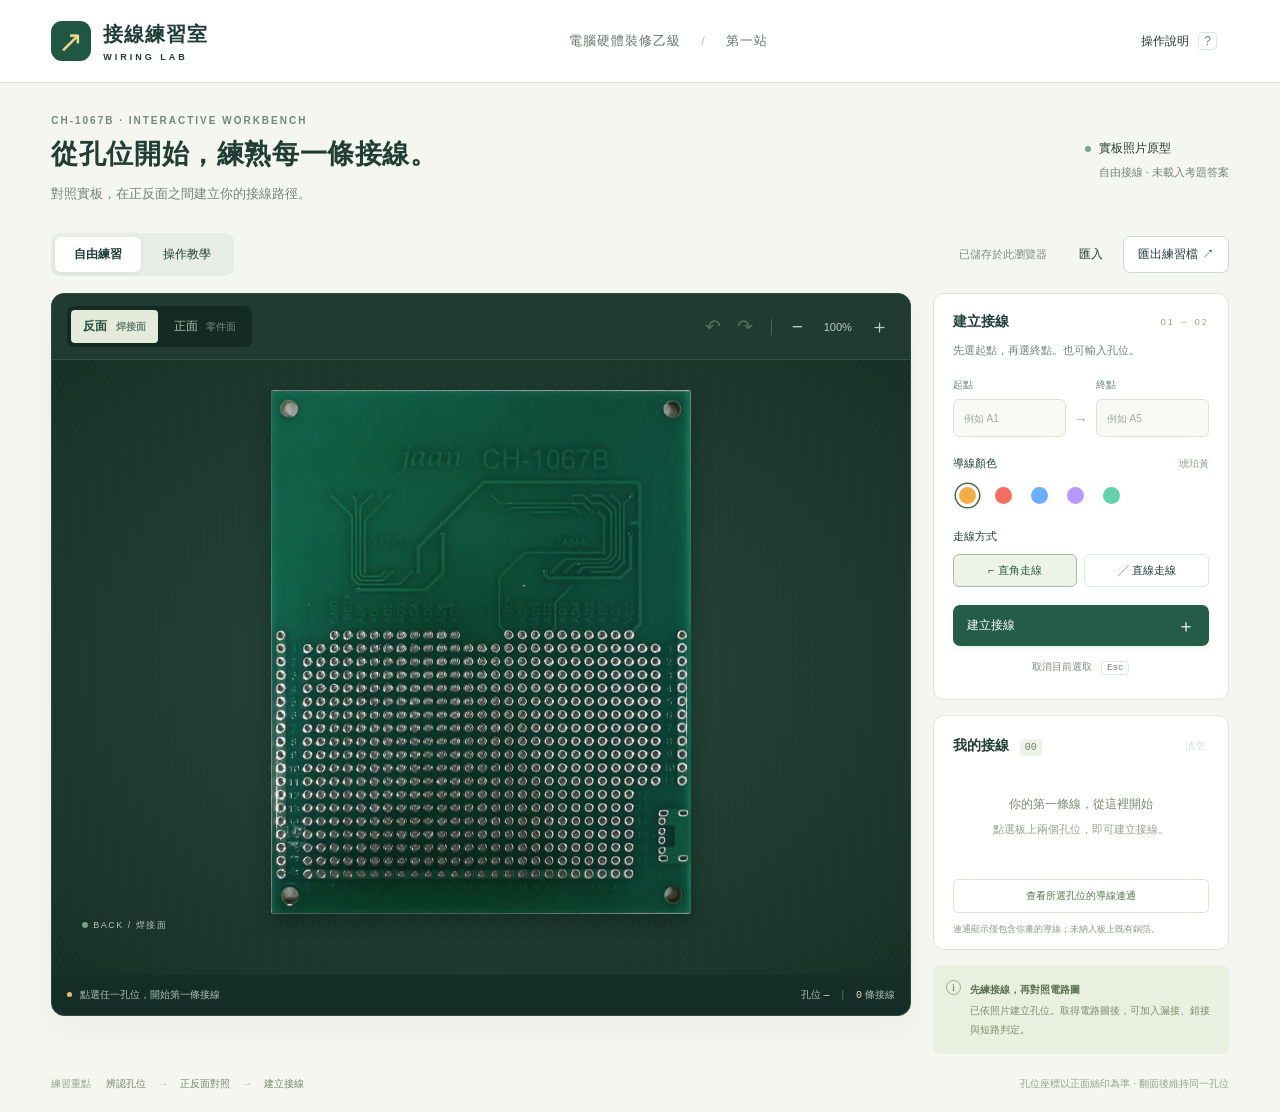
==== index.html @ b143967b "Add CH-1067B wiring practice website and offline edition 上傳已完成圖片轉正的接線練習網站，包含 470 個接點、正反面對照、接線編輯、練習存檔" ====
<!doctype html>
<html lang="zh-Hant">
<head>
  <meta charset="utf-8"><meta name="viewport" content="width=device-width, initial-scale=1">
  <meta name="description" content="以 CH-1067B 實板照片練習孔位辨識、正反面對照及模擬接線。">
  <title>接線練習室｜電腦硬體裝修乙級</title>
  <link rel="stylesheet" href="style.css">
</head>
<body>
  <header class="topbar">
    <a class="brand" href="./"><span class="brandmark">↗</span><span>接線練習室<small>WIRING LAB</small></span></a>
    <div class="course">電腦硬體裝修乙級 <span>/</span> 第一站</div>
    <button id="help" class="quiet">操作說明 <span class="key">?</span></button>
  </header>
  <main>
    <section class="page-heading"><div><div class="eyebrow">CH-1067B · INTERACTIVE WORKBENCH</div><h1>從孔位開始，練熟每一條接線。</h1><p>對照實板，在正反面之間建立你的接線路徑。</p></div><div class="version"><span></span> 實板照片原型 <small>自由接線 · 未載入考題答案</small></div></section>
    <div class="workspace-bar"><div class="segmented" aria-label="練習模式"><button id="freeMode" class="active" aria-pressed="true">自由練習</button><button id="guideMode" aria-pressed="false">操作教學</button></div><div class="save-actions"><span id="saveState">已儲存於此瀏覽器</span><button id="import" class="quiet">匯入</button><button id="export" class="outline">匯出練習檔 ↗</button><input type="file" id="importFile" accept=".json,application/json" hidden></div></div>
    <div class="workspace">
      <section class="bench" aria-label="互動電路板">
        <div class="bench-toolbar"><div class="face-tabs"><button id="backFace" class="active" aria-pressed="true">反面 <span>焊接面</span></button><button id="frontFace" aria-pressed="false">正面 <span>零件面</span></button></div><div class="board-actions"><button id="undo" title="復原 Ctrl+Z" aria-label="復原">↶</button><button id="redo" title="重做 Ctrl+Shift+Z" aria-label="重做">↷</button><span></span><button id="zoomOut" aria-label="縮小">−</button><button id="zoomReset" title="重設縮放">100%</button><button id="zoomIn" aria-label="放大">＋</button></div></div>
        <div id="boardViewport" class="board-viewport"><div id="boardStage" class="board-stage"><canvas id="photo" width="1200" height="960" aria-label="CH-1067B 電路板實照"></canvas><svg id="board" viewBox="0 0 1000 800" aria-label="點選孔位建立接線"><g id="wires"></g><g id="targets"></g><g id="holes"></g><g id="markers"></g></svg></div><div class="board-corner"><span class="live-dot"></span><span id="faceLabel">BACK / 焊接面</span></div></div>
        <div class="bench-status"><span><i></i><span id="instruction">點選任一孔位，開始第一條接線</span></span><span>孔位 <b id="hoverLabel">—</b><span class="status-divider">|</span><b id="wireCount">0</b> 條接線</span></div>
      </section>
      <aside>
        <section class="panel connect-panel"><div class="section-title"><h2>建立接線</h2><span class="step-badge">01 → 02</span></div><p class="muted">先選起點，再選終點。也可輸入孔位。</p>
          <div class="endpoints"><div><label for="startPoint">起點</label><input id="startPoint" list="holeOptions" placeholder="例如 A1" autocomplete="off"></div><span>→</span><div><label for="endPoint">終點</label><input id="endPoint" list="holeOptions" placeholder="例如 A5" autocomplete="off"></div></div><datalist id="holeOptions"></datalist>
          <div class="settings-label">導線顏色 <span id="colorName">琥珀黃</span></div><div id="colors" class="colors" role="group" aria-label="導線顏色"></div>
          <div class="settings-label">走線方式</div><div class="route-options"><button id="elbow" class="active" aria-pressed="true">⌐ 直角走線</button><button id="straight" aria-pressed="false">╱ 直線走線</button></div>
          <button id="addWire" class="primary">建立接線 <span>＋</span></button><button id="cancel" class="cancel">取消目前選取 <kbd>Esc</kbd></button>
        </section>
        <section id="guidePanel" class="panel guide-panel" hidden><div class="section-title"><h2>操作教學</h2><span id="guideProgress">0 / 3</span></div><p class="muted">以下是滑鼠操作示範，不是考題答案。</p><ol id="guideSteps"></ol><p id="guideMessage">跟著板上光圈，依序點選兩個孔位。</p></section>
        <section class="panel wire-panel"><div class="section-title"><h2>我的接線 <span id="listCount">00</span></h2><button id="clear" class="text-button">清空</button></div><div id="wireList" class="wire-list"></div><div id="selectedWire" hidden><button id="deleteSelected" class="danger">刪除選取的導線</button></div><button id="network" class="network-button">查看所選孔位的導線連通</button><p class="micro">連通顯示僅包含你畫的導線；未納入板上既有銅箔。</p></section>
        <section class="note"><span class="note-icon">i</span><div><strong>先練接線，再對照電路圖</strong><p>已依照片建立孔位。取得電路圖後，可加入漏接、錯接與短路判定。</p></div></section>
      </aside>
    </div>
    <footer><span>練習重點 <b>辨認孔位</b><span>→</span><b>正反面對照</b><span>→</span><b>建立接線</b></span><span>孔位座標以正面絲印為準 · 翻面後維持同一孔位</span></footer>
  </main>
  <div id="toast" class="toast" role="status" aria-live="polite"></div>
  <dialog id="helpDialog"><button class="dialog-close" aria-label="關閉說明">×</button><div class="eyebrow">GETTING STARTED</div><h2>你的第一條接線</h2><ol class="help-steps"><li><b>選起點與終點</b><p>點選兩個孔位即可接線。也能直接輸入 A1、A5 等座標，再按「建立接線」。</p></li><li><b>翻面核對位置</b><p>切換正面與反面，同一條導線和相同孔位會同步對應。座標統一使用正面絲印。</p></li><li><b>修改與保存</b><p>點接線清單可選取導線，按刪除按鈕移除。支援復原、重做與 JSON 練習檔匯入匯出。</p></li></ol><div class="help-note">本版涵蓋矩陣孔與旁邊 20 個接點；USB 與表面黏著焊盤尚未開放接線。照片孔位仍需實板核對，網站目前不提供正式考試評分。</div><button id="startGuide" class="primary">開始操作教學 →</button></dialog>
  <dialog id="clearDialog"><h2>清空這次的接線？</h2><p>所有導線將移除；清空後仍可按「復原」恢復。</p><div class="dialog-actions"><button id="keepWires" class="outline">保留接線</button><button id="confirmClear" class="primary">清空接線</button></div></dialog>
  <script type="module" src="app.mjs"></script>
</body></html>
---- style.css ----
*{box-sizing:border-box} :root{--ink:#203e36;--muted:#73837c;--line:#dfe6df;--green:#1e6651;--paper:#f5f6f0}body{margin:0;background:var(--paper);color:var(--ink);font-family:Inter,"Noto Sans TC","Microsoft JhengHei",sans-serif;font-size:14px}button,input{font:inherit}button{cursor:pointer;border:0;background:none;color:inherit;transition:background .18s,box-shadow .18s}button:disabled{opacity:.35;cursor:default}button:focus-visible,a:focus-visible,input:focus-visible,circle:focus-visible{outline:3px solid #e9ad47;outline-offset:3px}button:hover:not(:disabled){filter:brightness(.96)}.topbar{height:83px;border-bottom:1px solid var(--line);display:flex;align-items:center;justify-content:space-between;padding:0 4%;background:#fff}.brand{display:flex;align-items:center;gap:12px;color:var(--ink);text-decoration:none;font-size:20px;font-weight:750;letter-spacing:1px}.brand small{display:block;font-size:9px;letter-spacing:3px;margin-top:4px;font-weight:600}.brandmark{width:40px;height:40px;background:#205744;border-radius:11px;color:#f3d48d;display:grid;place-items:center;font-size:30px;font-weight:400}.course{font-size:13px;letter-spacing:1px;color:#62766c}.course span{padding:0 16px;color:#bac6bd}.quiet{padding:9px 12px;font-size:12px}.key,kbd{font:11px inherit;border:1px solid var(--line);border-radius:4px;padding:1px 5px;margin-left:6px;color:var(--muted)}main{max-width:1660px;margin:auto;padding:32px 4% 18px}.page-heading{display:flex;align-items:center;justify-content:space-between;margin-bottom:28px;gap:20px}.eyebrow{font-size:10px;letter-spacing:2px;font-weight:700;color:#70897b}h1{font-size:27px;font-weight:700;letter-spacing:.6px;margin:10px 0}p{line-height:1.8}.page-heading p{font-size:13px;color:var(--muted);margin:0}.version{font-size:12px;white-space:nowrap}.version>span,.live-dot{display:inline-block;width:6px;height:6px;border-radius:50%;background:#75a383;margin-right:5px}.version small{display:block;color:var(--muted);font-size:11px;margin:8px 0 0 14px}.workspace-bar{display:flex;align-items:center;justify-content:space-between;margin-bottom:17px}.segmented{background:#e7ece4;padding:4px;border-radius:9px;display:flex;gap:3px}.segmented button{padding:9px 19px;font-size:12px;border-radius:6px}.segmented button.active{background:#fff;box-shadow:0 2px 4px #233f3410;font-weight:700}.save-actions{display:flex;align-items:center;gap:8px}.save-actions>span{color:#819183;font-size:11px;margin-right:12px}.outline{border:1px solid #cdd8cf;padding:9px 14px;border-radius:7px;font-size:12px;background:#fff}.workspace{display:grid;grid-template-columns:minmax(0,1fr) 296px;gap:22px;align-items:start}.bench{min-width:0;border:1px solid #2d4a40;border-radius:13px;overflow:hidden;box-shadow:0 14px 26px #23382b0b;background:#142d27}.bench-toolbar{display:flex;align-items:center;justify-content:space-between;background:#203b32;padding:12px 15px;border-bottom:1px solid #375346;gap:12px}.face-tabs{display:flex;gap:4px;background:#142b24;padding:4px;border-radius:7px}.face-tabs button{padding:8px 12px;border-radius:4px;color:#aabfb2;font-size:12px;white-space:nowrap}.face-tabs button span{font-size:10px;margin-left:5px;opacity:.65}.face-tabs button.active{background:#e4ebdb;color:#264b3d;font-weight:700}.board-actions{display:flex;align-items:center;gap:3px;color:#bbcebf}.board-actions button{min-width:29px;height:30px;border-radius:4px;font-size:19px}.board-actions button:hover{background:#385348}.board-actions #zoomReset{font-size:11px;min-width:46px}.board-actions>span{height:16px;border-left:1px solid #4c6456;margin:0 8px}.board-viewport{height:clamp(390px,48vw,690px);overflow:auto;position:relative;padding:30px 30px 42px;background:radial-gradient(#628e7030 1px,transparent 1px),radial-gradient(ellipse at center,#2a493b,#183128);background-size:16px 16px,100% 100%;display:block;scrollbar-color:#58745f #1c352b}.board-stage{position:relative;aspect-ratio:1.25;width:min(100%,850px);margin:0 auto;box-shadow:0 10px 20px #061c1566;border-radius:3px;isolation:isolate}.board-stage canvas,.board-stage svg{width:100%;height:100%;display:block;position:absolute;inset:0;border-radius:3px}.board-stage canvas{filter:saturate(.78) brightness(.95);background:#00724e}.board-stage svg{overflow:visible;touch-action:manipulation}.hole{fill:transparent;stroke:transparent;stroke-width:1.5;cursor:crosshair}.hole:hover,.hole:focus{fill:#ffffff55;stroke:#f5d58e;outline:none}.hole.selected{fill:#eabe5266;stroke:#ffe297;stroke-width:3}.hole.connected{fill:#82e7be88;stroke:#bcffdc;stroke-width:3}.wire-hit{fill:none;stroke:transparent;stroke-width:16;cursor:pointer}.wire{fill:none;stroke-linecap:round;stroke-linejoin:round;pointer-events:none;filter:drop-shadow(0 1.5px 1px #0007)}.wire-end{pointer-events:none}.wire.selected{stroke-dasharray:8 4}.marker{fill:#ffe0a1;stroke:#244c3c;stroke-width:2}.marker-text{fill:#213c2c;font:700 15px monospace;pointer-events:none}.board-corner{position:sticky;bottom:0;left:0;width:max-content;font-size:9px;letter-spacing:1.5px;color:#b1c5b5;padding-top:20px;pointer-events:none}.bench-status{color:#afc1b3;font-size:10px;min-height:40px;display:flex;align-items:center;justify-content:space-between;padding:10px 15px;gap:10px}.bench-status>span:first-child{display:flex;align-items:center;gap:8px}.bench-status i{width:5px;height:5px;border-radius:50%;background:#ddc07c;flex-shrink:0}.bench-status b{font-family:monospace;font-weight:400;color:#eadab3}.status-divider{margin:0 12px;color:#5a7563}aside{display:flex;flex-direction:column;gap:15px}.panel{background:#fff;border:1px solid var(--line);border-radius:11px;padding:19px}.section-title{display:flex;align-items:center;justify-content:space-between;gap:8px}h2{font-size:14px;margin:0;font-weight:700}.step-badge{font-size:9px;color:#94a28e;letter-spacing:2px}.muted{font-size:11px;color:var(--muted);margin:10px 0 17px}.endpoints{display:grid;grid-template-columns:1fr 18px 1fr;align-items:end;gap:6px}.endpoints>span{height:37px;display:grid;place-items:center;color:#9aa99c}.endpoints label{font-size:10px;color:#6e8174;display:block;margin-bottom:7px}.endpoints input{width:100%;min-width:0;height:38px;border:1px solid #dae3da;border-radius:6px;padding:0 10px;font-size:12px;background:#f9faf6;color:var(--ink)}.endpoints input::placeholder{color:#a0aea1;font-size:10px}.settings-label{font-size:11px;margin:19px 0 10px;display:flex;align-items:center;justify-content:space-between}.settings-label span{font-size:10px;color:#8e9c8f}.colors{display:flex;gap:13px;padding:3px}.colors button{width:23px;height:23px;border-radius:50%;border:3px solid white;box-shadow:0 0 0 1px transparent}.colors button.active{box-shadow:0 0 0 1.5px #4a6654}.route-options{display:flex;gap:7px}.route-options button{border:1px solid var(--line);border-radius:6px;flex:1;padding:8px 4px;font-size:11px}.route-options .active{color:#286044;background:#eef3e9;border-color:#a7bca4}.primary{display:flex;align-items:center;justify-content:space-between;background:#245c47;color:#fff;border-radius:7px;padding:12px 14px;font-size:12px;width:100%;margin-top:18px;box-shadow:0 3px 4px #204c3510}.primary span{font-size:18px;line-height:12px}.cancel{display:block;width:100%;margin-top:8px;font-size:10px;color:#7d8e7e;padding:6px}.cancel kbd{font-size:9px}.wire-panel{padding-bottom:12px}.wire-panel h2 span{font:10px monospace;background:#edf1e7;border-radius:4px;margin-left:7px;padding:3px 5px;color:#73866b}.text-button{font-size:10px;color:#8b9b8d;padding:4px}.wire-list{max-height:174px;overflow:auto;margin-top:13px}.wire-empty{text-align:center;padding:23px 4px 28px;color:#95a18f;font-size:11px;line-height:1.9}.wire-empty strong{display:block;font-weight:400;font-size:12px;color:#76896e;margin-bottom:3px}.wire-row{width:100%;display:flex;align-items:center;gap:9px;padding:11px 7px;border-radius:5px;font:11px monospace;border-bottom:1px solid #f0f3ed;text-align:left}.wire-row:hover,.wire-row.active{background:#eff4e9}.wire-row i{width:15px;height:3px;border-radius:2px}.wire-row .wire-index{color:#a0ad9d;font-size:9px;margin-left:auto}.danger{font-size:11px;color:#a75843;border:1px solid #e2cfc6;border-radius:4px;padding:7px;width:100%;margin-top:9px}.network-button{width:100%;border:1px solid #dce5d8;border-radius:5px;padding:9px;font-size:10px;margin-top:11px;color:#56754e}.micro{font-size:9px;color:#899784;line-height:1.7;margin:9px 0 0}.note{display:flex;gap:9px;background:#eaf0df;border-radius:8px;padding:15px 13px;color:#5b7350}.note-icon{border:1px solid #9aaa80;border-radius:50%;width:15px;height:15px;display:grid;place-items:center;font:10px Georgia;flex-shrink:0}.note strong{font-size:10px;font-weight:600}.note p{font-size:10px;line-height:1.85;margin:5px 0 0;color:#7c8b6b}footer{display:flex;justify-content:space-between;gap:18px;font-size:10px;color:#98a18f;margin-top:20px;line-height:2}footer b{font-weight:400;color:#72866c;margin-left:12px}footer>span>span{margin:0 0 0 12px;color:#b3bda8}.toast{position:fixed;bottom:28px;left:50%;transform:translate(-50%,15px);background:#1e4435;color:#fff;padding:12px 22px;border-radius:8px;box-shadow:0 5px 25px #0002;font-size:13px;opacity:0;pointer-events:none;transition:.2s;z-index:20;max-width:90vw}.toast.visible{opacity:1;transform:translate(-50%,0)}dialog{border:1px solid var(--line);border-radius:16px;padding:32px;max-width:510px;width:calc(100% - 32px);color:var(--ink);box-shadow:0 20px 90px #12342230}dialog::backdrop{background:#0c231c80;backdrop-filter:blur(4px)}dialog h2{font-size:23px;margin:12px 0 18px}.dialog-close{position:absolute;right:14px;top:10px;font-size:25px;color:#81917c}.help-steps{padding-left:24px}.help-steps li{padding-left:5px;margin-bottom:17px;font-size:13px}.help-steps p{font-size:12px;color:var(--muted);margin:5px 0}.help-note{background:#eff3e8;padding:12px;font-size:11px;line-height:1.8;border-radius:7px;color:#6c805c}.dialog-actions{display:flex;justify-content:flex-end;gap:10px;margin-top:25px}.dialog-actions .primary{width:auto;margin:0}#clearDialog p{font-size:12px;color:var(--muted)}.guide-panel{background:#f2f6e9;border-color:#d5dfc6}.guide-panel ol{padding-left:20px;margin:0;color:#69815c;font-size:11px}.guide-panel li{padding:7px 0}.guide-panel li.complete{text-decoration:line-through;opacity:.6}.guide-panel #guideMessage{font-size:10px;margin-bottom:0;color:#627b52}.guide-panel .section-title>span{font:11px monospace;color:#69815c}.target-ring{fill:#f5d78222;stroke:#ffe6a4;stroke-width:3;stroke-dasharray:4 3;pointer-events:none}[hidden]{display:none!important}@media(min-width:1450px){.workspace{grid-template-columns:minmax(0,1fr) 318px}.board-viewport{height:730px;padding:35px 50px}.panel{padding:21px}}@media(max-width:1050px){main{padding:25px 24px}.topbar{padding:0 24px}.page-heading h1{font-size:22px}.workspace{grid-template-columns:minmax(0,1fr) 270px;gap:15px}.bench-toolbar{flex-wrap:wrap}.board-viewport{padding:20px 15px;height:470px}.face-tabs button{padding:7px 10px}.face-tabs button span{display:none}.panel{padding:16px}.course{font-size:11px}.save-actions>span{display:none}footer{font-size:9px}}@media(max-width:760px){.topbar{height:68px;padding:0 18px}.brand{font-size:17px}.brandmark{height:34px;width:34px}.course{display:none}main{padding:24px 15px}.page-heading{display:block;margin-bottom:20px}.page-heading h1{font-size:20px}.page-heading p{font-size:12px}.version{margin-top:15px;font-size:10px}.version small{display:inline;margin-left:8px}.workspace{display:flex;flex-direction:column;gap:15px}.bench{width:100%}aside{width:100%;display:grid;grid-template-columns:1fr 1fr;gap:12px}.note{grid-column:1/-1}.board-viewport{height:auto;min-height:340px;max-height:570px;padding:20px 16px 8px}.board-stage{min-width:340px}.board-corner{padding:15px 0 8px}.bench-status{font-size:9px;flex-wrap:wrap;gap:7px}.save-actions .outline{padding:9px;font-size:10px}.quiet{padding:8px;font-size:11px}.segmented button{padding:9px 12px;font-size:11px}footer{display:block}footer>span{display:block}.guide-panel{grid-column:1/-1;grid-row:1}.board-actions>span{margin:0 3px}}@media(max-width:430px){aside{display:flex}.board-viewport{padding:18px 9px 6px}.board-stage{min-width:310px}.board-actions button{min-width:23px}.bench-toolbar{padding:9px}.face-tabs button{font-size:11px;padding:7px 10px}.save-actions{gap:0}.workspace-bar{gap:5px}#import{font-size:10px}}
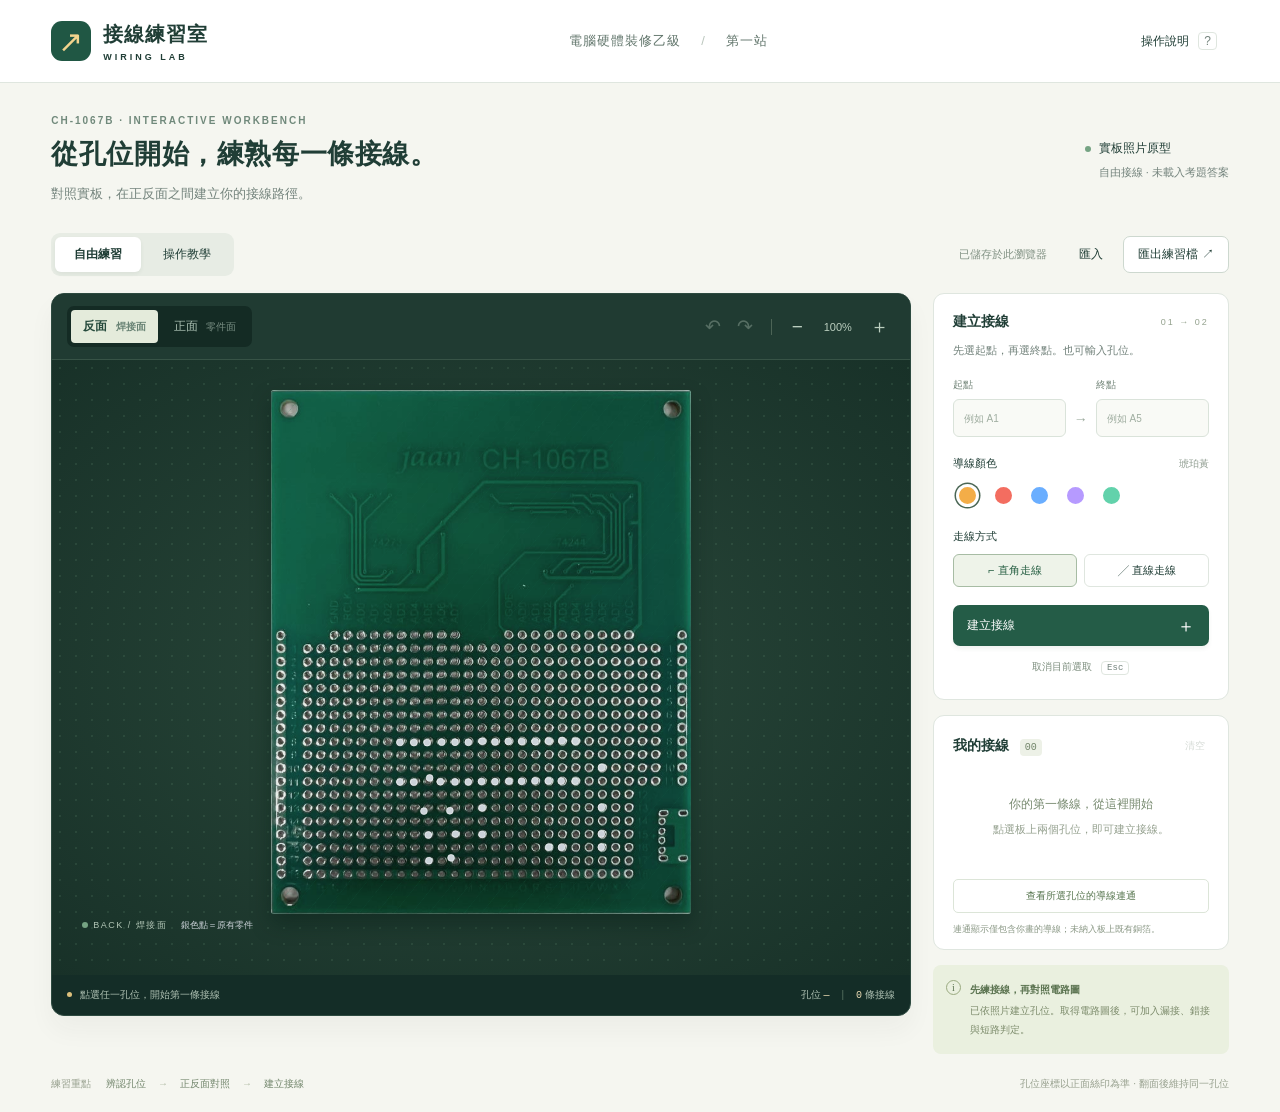
==== commit 56bbd563: "Mark 42 preinstalled component positions in silver Show silver dots at H11–U11, H8–U8, and the 14 ad" ====
--- a/index.html
+++ b/index.html
@@ -1,42 +1,42 @@
-<!doctype html>
-<html lang="zh-Hant">
-<head>
-  <meta charset="utf-8"><meta name="viewport" content="width=device-width, initial-scale=1">
-  <meta name="description" content="以 CH-1067B 實板照片練習孔位辨識、正反面對照及模擬接線。">
-  <title>接線練習室｜電腦硬體裝修乙級</title>
-  <link rel="stylesheet" href="style.css">
-</head>
-<body>
-  <header class="topbar">
-    <a class="brand" href="./"><span class="brandmark">↗</span><span>接線練習室<small>WIRING LAB</small></span></a>
-    <div class="course">電腦硬體裝修乙級 <span>/</span> 第一站</div>
-    <button id="help" class="quiet">操作說明 <span class="key">?</span></button>
-  </header>
-  <main>
-    <section class="page-heading"><div><div class="eyebrow">CH-1067B · INTERACTIVE WORKBENCH</div><h1>從孔位開始，練熟每一條接線。</h1><p>對照實板，在正反面之間建立你的接線路徑。</p></div><div class="version"><span></span> 實板照片原型 <small>自由接線 · 未載入考題答案</small></div></section>
-    <div class="workspace-bar"><div class="segmented" aria-label="練習模式"><button id="freeMode" class="active" aria-pressed="true">自由練習</button><button id="guideMode" aria-pressed="false">操作教學</button></div><div class="save-actions"><span id="saveState">已儲存於此瀏覽器</span><button id="import" class="quiet">匯入</button><button id="export" class="outline">匯出練習檔 ↗</button><input type="file" id="importFile" accept=".json,application/json" hidden></div></div>
-    <div class="workspace">
-      <section class="bench" aria-label="互動電路板">
-        <div class="bench-toolbar"><div class="face-tabs"><button id="backFace" class="active" aria-pressed="true">反面 <span>焊接面</span></button><button id="frontFace" aria-pressed="false">正面 <span>零件面</span></button></div><div class="board-actions"><button id="undo" title="復原 Ctrl+Z" aria-label="復原">↶</button><button id="redo" title="重做 Ctrl+Shift+Z" aria-label="重做">↷</button><span></span><button id="zoomOut" aria-label="縮小">−</button><button id="zoomReset" title="重設縮放">100%</button><button id="zoomIn" aria-label="放大">＋</button></div></div>
-        <div id="boardViewport" class="board-viewport"><div id="boardStage" class="board-stage"><canvas id="photo" width="1200" height="960" aria-label="CH-1067B 電路板實照"></canvas><svg id="board" viewBox="0 0 1000 800" aria-label="點選孔位建立接線"><g id="wires"></g><g id="targets"></g><g id="holes"></g><g id="markers"></g></svg></div><div class="board-corner"><span class="live-dot"></span><span id="faceLabel">BACK / 焊接面</span></div></div>
-        <div class="bench-status"><span><i></i><span id="instruction">點選任一孔位，開始第一條接線</span></span><span>孔位 <b id="hoverLabel">—</b><span class="status-divider">|</span><b id="wireCount">0</b> 條接線</span></div>
-      </section>
-      <aside>
-        <section class="panel connect-panel"><div class="section-title"><h2>建立接線</h2><span class="step-badge">01 → 02</span></div><p class="muted">先選起點，再選終點。也可輸入孔位。</p>
-          <div class="endpoints"><div><label for="startPoint">起點</label><input id="startPoint" list="holeOptions" placeholder="例如 A1" autocomplete="off"></div><span>→</span><div><label for="endPoint">終點</label><input id="endPoint" list="holeOptions" placeholder="例如 A5" autocomplete="off"></div></div><datalist id="holeOptions"></datalist>
-          <div class="settings-label">導線顏色 <span id="colorName">琥珀黃</span></div><div id="colors" class="colors" role="group" aria-label="導線顏色"></div>
-          <div class="settings-label">走線方式</div><div class="route-options"><button id="elbow" class="active" aria-pressed="true">⌐ 直角走線</button><button id="straight" aria-pressed="false">╱ 直線走線</button></div>
-          <button id="addWire" class="primary">建立接線 <span>＋</span></button><button id="cancel" class="cancel">取消目前選取 <kbd>Esc</kbd></button>
-        </section>
-        <section id="guidePanel" class="panel guide-panel" hidden><div class="section-title"><h2>操作教學</h2><span id="guideProgress">0 / 3</span></div><p class="muted">以下是滑鼠操作示範，不是考題答案。</p><ol id="guideSteps"></ol><p id="guideMessage">跟著板上光圈，依序點選兩個孔位。</p></section>
-        <section class="panel wire-panel"><div class="section-title"><h2>我的接線 <span id="listCount">00</span></h2><button id="clear" class="text-button">清空</button></div><div id="wireList" class="wire-list"></div><div id="selectedWire" hidden><button id="deleteSelected" class="danger">刪除選取的導線</button></div><button id="network" class="network-button">查看所選孔位的導線連通</button><p class="micro">連通顯示僅包含你畫的導線；未納入板上既有銅箔。</p></section>
-        <section class="note"><span class="note-icon">i</span><div><strong>先練接線，再對照電路圖</strong><p>已依照片建立孔位。取得電路圖後，可加入漏接、錯接與短路判定。</p></div></section>
-      </aside>
-    </div>
-    <footer><span>練習重點 <b>辨認孔位</b><span>→</span><b>正反面對照</b><span>→</span><b>建立接線</b></span><span>孔位座標以正面絲印為準 · 翻面後維持同一孔位</span></footer>
-  </main>
-  <div id="toast" class="toast" role="status" aria-live="polite"></div>
-  <dialog id="helpDialog"><button class="dialog-close" aria-label="關閉說明">×</button><div class="eyebrow">GETTING STARTED</div><h2>你的第一條接線</h2><ol class="help-steps"><li><b>選起點與終點</b><p>點選兩個孔位即可接線。也能直接輸入 A1、A5 等座標，再按「建立接線」。</p></li><li><b>翻面核對位置</b><p>切換正面與反面，同一條導線和相同孔位會同步對應。座標統一使用正面絲印。</p></li><li><b>修改與保存</b><p>點接線清單可選取導線，按刪除按鈕移除。支援復原、重做與 JSON 練習檔匯入匯出。</p></li></ol><div class="help-note">本版涵蓋矩陣孔與旁邊 20 個接點；USB 與表面黏著焊盤尚未開放接線。照片孔位仍需實板核對，網站目前不提供正式考試評分。</div><button id="startGuide" class="primary">開始操作教學 →</button></dialog>
-  <dialog id="clearDialog"><h2>清空這次的接線？</h2><p>所有導線將移除；清空後仍可按「復原」恢復。</p><div class="dialog-actions"><button id="keepWires" class="outline">保留接線</button><button id="confirmClear" class="primary">清空接線</button></div></dialog>
-  <script type="module" src="app.mjs"></script>
-</body></html>
+<!doctype html>
+<html lang="zh-Hant">
+<head>
+  <meta charset="utf-8"><meta name="viewport" content="width=device-width, initial-scale=1">
+  <meta name="description" content="以 CH-1067B 實板照片練習孔位辨識、正反面對照及模擬接線。">
+  <title>接線練習室｜電腦硬體裝修乙級</title>
+  <link rel="stylesheet" href="style.css">
+</head>
+<body>
+  <header class="topbar">
+    <a class="brand" href="./"><span class="brandmark">↗</span><span>接線練習室<small>WIRING LAB</small></span></a>
+    <div class="course">電腦硬體裝修乙級 <span>/</span> 第一站</div>
+    <button id="help" class="quiet">操作說明 <span class="key">?</span></button>
+  </header>
+  <main>
+    <section class="page-heading"><div><div class="eyebrow">CH-1067B · INTERACTIVE WORKBENCH</div><h1>從孔位開始，練熟每一條接線。</h1><p>對照實板，在正反面之間建立你的接線路徑。</p></div><div class="version"><span></span> 實板照片原型 <small>自由接線 · 未載入考題答案</small></div></section>
+    <div class="workspace-bar"><div class="segmented" aria-label="練習模式"><button id="freeMode" class="active" aria-pressed="true">自由練習</button><button id="guideMode" aria-pressed="false">操作教學</button></div><div class="save-actions"><span id="saveState">已儲存於此瀏覽器</span><button id="import" class="quiet">匯入</button><button id="export" class="outline">匯出練習檔 ↗</button><input type="file" id="importFile" accept=".json,application/json" hidden></div></div>
+    <div class="workspace">
+      <section class="bench" aria-label="互動電路板">
+        <div class="bench-toolbar"><div class="face-tabs"><button id="backFace" class="active" aria-pressed="true">反面 <span>焊接面</span></button><button id="frontFace" aria-pressed="false">正面 <span>零件面</span></button></div><div class="board-actions"><button id="undo" title="復原 Ctrl+Z" aria-label="復原">↶</button><button id="redo" title="重做 Ctrl+Shift+Z" aria-label="重做">↷</button><span></span><button id="zoomOut" aria-label="縮小">−</button><button id="zoomReset" title="重設縮放">100%</button><button id="zoomIn" aria-label="放大">＋</button></div></div>
+        <div id="boardViewport" class="board-viewport"><div id="boardStage" class="board-stage"><canvas id="photo" width="1200" height="960" aria-label="CH-1067B 電路板實照"></canvas><svg id="board" viewBox="0 0 1000 800" aria-label="點選孔位建立接線"><g id="components" pointer-events="none" aria-label="原有零件位置"></g><g id="wires"></g><g id="targets"></g><g id="holes"></g><g id="markers" pointer-events="none"></g></svg></div><div class="board-corner"><span class="live-dot"></span><span id="faceLabel">BACK / 焊接面</span><span style="margin-left:14px;color:#cbd2d8;letter-spacing:0">銀色點＝原有零件</span></div></div>
+        <div class="bench-status"><span><i></i><span id="instruction">點選任一孔位，開始第一條接線</span></span><span>孔位 <b id="hoverLabel">—</b><span class="status-divider">|</span><b id="wireCount">0</b> 條接線</span></div>
+      </section>
+      <aside>
+        <section class="panel connect-panel"><div class="section-title"><h2>建立接線</h2><span class="step-badge">01 → 02</span></div><p class="muted">先選起點，再選終點。也可輸入孔位。</p>
+          <div class="endpoints"><div><label for="startPoint">起點</label><input id="startPoint" list="holeOptions" placeholder="例如 A1" autocomplete="off"></div><span>→</span><div><label for="endPoint">終點</label><input id="endPoint" list="holeOptions" placeholder="例如 A5" autocomplete="off"></div></div><datalist id="holeOptions"></datalist>
+          <div class="settings-label">導線顏色 <span id="colorName">琥珀黃</span></div><div id="colors" class="colors" role="group" aria-label="導線顏色"></div>
+          <div class="settings-label">走線方式</div><div class="route-options"><button id="elbow" class="active" aria-pressed="true">⌐ 直角走線</button><button id="straight" aria-pressed="false">╱ 直線走線</button></div>
+          <button id="addWire" class="primary">建立接線 <span>＋</span></button><button id="cancel" class="cancel">取消目前選取 <kbd>Esc</kbd></button>
+        </section>
+        <section id="guidePanel" class="panel guide-panel" hidden><div class="section-title"><h2>操作教學</h2><span id="guideProgress">0 / 3</span></div><p class="muted">以下是滑鼠操作示範，不是考題答案。</p><ol id="guideSteps"></ol><p id="guideMessage">跟著板上光圈，依序點選兩個孔位。</p></section>
+        <section class="panel wire-panel"><div class="section-title"><h2>我的接線 <span id="listCount">00</span></h2><button id="clear" class="text-button">清空</button></div><div id="wireList" class="wire-list"></div><div id="selectedWire" hidden><button id="deleteSelected" class="danger">刪除選取的導線</button></div><button id="network" class="network-button">查看所選孔位的導線連通</button><p class="micro">連通顯示僅包含你畫的導線；未納入板上既有銅箔。</p></section>
+        <section class="note"><span class="note-icon">i</span><div><strong>先練接線，再對照電路圖</strong><p>已依照片建立孔位。取得電路圖後，可加入漏接、錯接與短路判定。</p></div></section>
+      </aside>
+    </div>
+    <footer><span>練習重點 <b>辨認孔位</b><span>→</span><b>正反面對照</b><span>→</span><b>建立接線</b></span><span>孔位座標以正面絲印為準 · 翻面後維持同一孔位</span></footer>
+  </main>
+  <div id="toast" class="toast" role="status" aria-live="polite"></div>
+  <dialog id="helpDialog"><button class="dialog-close" aria-label="關閉說明">×</button><div class="eyebrow">GETTING STARTED</div><h2>你的第一條接線</h2><ol class="help-steps"><li><b>選起點與終點</b><p>點選兩個孔位即可接線。也能直接輸入 A1、A5 等座標，再按「建立接線」。</p></li><li><b>翻面核對位置</b><p>切換正面與反面，同一條導線和相同孔位會同步對應。座標統一使用正面絲印；上緣、下緣也以正面文字朝向為準。</p></li><li><b>修改與保存</b><p>點接線清單可選取導線，按刪除按鈕移除。支援復原、重做與 JSON 練習檔匯入匯出。</p></li></ol><div class="help-note">本版包含 USB 區 8 個焊孔及旁邊兩排延伸孔。USB 接點 A～D 是練習用編號，不代表正式腳位功能；固定孔另行標示，不推定電氣連通。表面黏著焊盤尚未開放接線，網站目前不提供正式考試評分。</div><button id="startGuide" class="primary">開始操作教學 →</button></dialog>
+  <dialog id="clearDialog"><h2>清空這次的接線？</h2><p>所有導線將移除；清空後仍可按「復原」恢復。</p><div class="dialog-actions"><button id="keepWires" class="outline">保留接線</button><button id="confirmClear" class="primary">清空接線</button></div></dialog>
+  <script type="module" src="app.mjs?v=20261016-silver42"></script>
+</body></html>
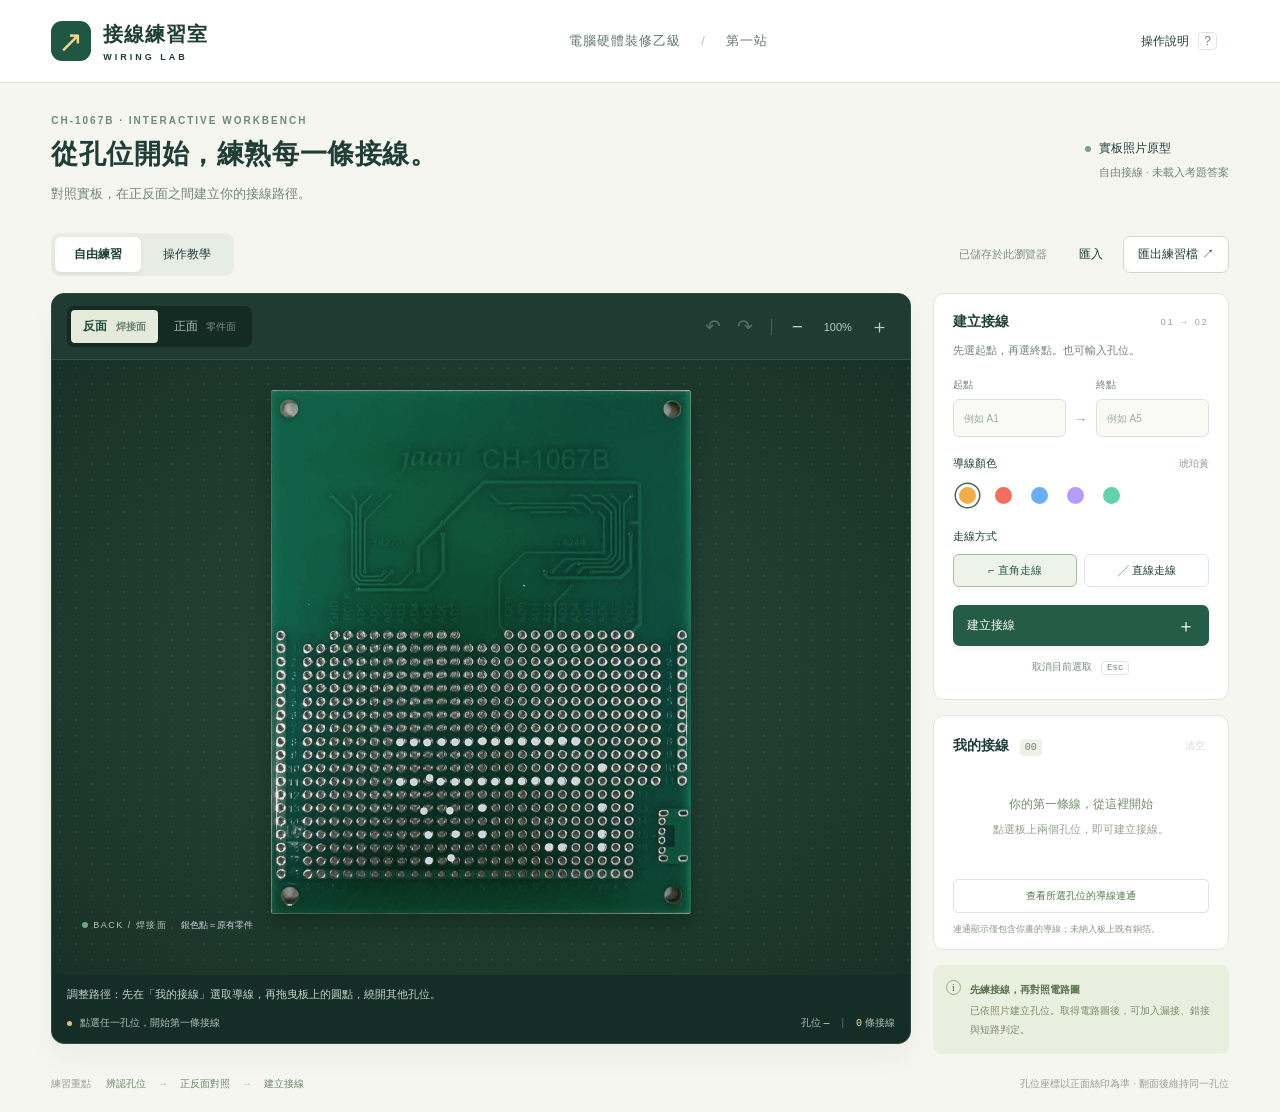
==== commit 52ea78b2: "Allow dragging wire bends to route around holes Select a wire to drag existing bends or add bends by" ====
--- a/index.html
+++ b/index.html
@@ -4,7 +4,7 @@
   <meta charset="utf-8"><meta name="viewport" content="width=device-width, initial-scale=1">
   <meta name="description" content="以 CH-1067B 實板照片練習孔位辨識、正反面對照及模擬接線。">
   <title>接線練習室｜電腦硬體裝修乙級</title>
-  <link rel="stylesheet" href="style.css">
+  <link rel="stylesheet" href="style.css?v=20261016-route1">
 </head>
 <body>
   <header class="topbar">
@@ -18,8 +18,8 @@
     <div class="workspace">
       <section class="bench" aria-label="互動電路板">
         <div class="bench-toolbar"><div class="face-tabs"><button id="backFace" class="active" aria-pressed="true">反面 <span>焊接面</span></button><button id="frontFace" aria-pressed="false">正面 <span>零件面</span></button></div><div class="board-actions"><button id="undo" title="復原 Ctrl+Z" aria-label="復原">↶</button><button id="redo" title="重做 Ctrl+Shift+Z" aria-label="重做">↷</button><span></span><button id="zoomOut" aria-label="縮小">−</button><button id="zoomReset" title="重設縮放">100%</button><button id="zoomIn" aria-label="放大">＋</button></div></div>
-        <div id="boardViewport" class="board-viewport"><div id="boardStage" class="board-stage"><canvas id="photo" width="1200" height="960" aria-label="CH-1067B 電路板實照"></canvas><svg id="board" viewBox="0 0 1000 800" aria-label="點選孔位建立接線"><g id="components" pointer-events="none" aria-label="原有零件位置"></g><g id="wires"></g><g id="targets"></g><g id="holes"></g><g id="markers" pointer-events="none"></g></svg></div><div class="board-corner"><span class="live-dot"></span><span id="faceLabel">BACK / 焊接面</span><span style="margin-left:14px;color:#cbd2d8;letter-spacing:0">銀色點＝原有零件</span></div></div>
-        <div class="bench-status"><span><i></i><span id="instruction">點選任一孔位，開始第一條接線</span></span><span>孔位 <b id="hoverLabel">—</b><span class="status-divider">|</span><b id="wireCount">0</b> 條接線</span></div>
+        <div id="boardViewport" class="board-viewport"><div id="boardStage" class="board-stage"><canvas id="photo" width="1200" height="960" aria-label="CH-1067B 電路板實照"></canvas><svg id="board" viewBox="0 0 1000 800" aria-label="點選孔位建立接線"><g id="components" pointer-events="none" aria-label="原有零件位置"></g><g id="wires"></g><g id="targets"></g><g id="holes"></g><g id="wireHandles" aria-label="導線路徑調整點"></g><g id="markers" pointer-events="none"></g></svg></div><div class="board-corner"><span class="live-dot"></span><span id="faceLabel">BACK / 焊接面</span><span style="margin-left:14px;color:#cbd2d8;letter-spacing:0">銀色點＝原有零件</span></div></div>
+        <p class="route-hint">調整路徑：先在「我的接線」選取導線，再拖曳板上的圓點，繞開其他孔位。</p><div class="bench-status"><span><i></i><span id="instruction">點選任一孔位，開始第一條接線</span></span><span>孔位 <b id="hoverLabel">—</b><span class="status-divider">|</span><b id="wireCount">0</b> 條接線</span></div>
       </section>
       <aside>
         <section class="panel connect-panel"><div class="section-title"><h2>建立接線</h2><span class="step-badge">01 → 02</span></div><p class="muted">先選起點，再選終點。也可輸入孔位。</p>
@@ -29,14 +29,14 @@
           <button id="addWire" class="primary">建立接線 <span>＋</span></button><button id="cancel" class="cancel">取消目前選取 <kbd>Esc</kbd></button>
         </section>
         <section id="guidePanel" class="panel guide-panel" hidden><div class="section-title"><h2>操作教學</h2><span id="guideProgress">0 / 3</span></div><p class="muted">以下是滑鼠操作示範，不是考題答案。</p><ol id="guideSteps"></ol><p id="guideMessage">跟著板上光圈，依序點選兩個孔位。</p></section>
-        <section class="panel wire-panel"><div class="section-title"><h2>我的接線 <span id="listCount">00</span></h2><button id="clear" class="text-button">清空</button></div><div id="wireList" class="wire-list"></div><div id="selectedWire" hidden><button id="deleteSelected" class="danger">刪除選取的導線</button></div><button id="network" class="network-button">查看所選孔位的導線連通</button><p class="micro">連通顯示僅包含你畫的導線；未納入板上既有銅箔。</p></section>
+        <section class="panel wire-panel"><div class="section-title"><h2>我的接線 <span id="listCount">00</span></h2><button id="clear" class="text-button">清空</button></div><div id="wireList" class="wire-list"></div><div id="selectedWire" hidden><p class="route-edit-help">拖曳實心點調整轉折；拖曳空心點新增轉折。雙擊實心點可刪除，方向鍵可微調。</p><button id="resetRoute" class="network-button">重設所選導線路徑</button><button id="deleteSelected" class="danger">刪除選取的導線</button></div><button id="network" class="network-button">查看所選孔位的導線連通</button><p class="micro">連通顯示僅包含你畫的導線；未納入板上既有銅箔。</p></section>
         <section class="note"><span class="note-icon">i</span><div><strong>先練接線，再對照電路圖</strong><p>已依照片建立孔位。取得電路圖後，可加入漏接、錯接與短路判定。</p></div></section>
       </aside>
     </div>
     <footer><span>練習重點 <b>辨認孔位</b><span>→</span><b>正反面對照</b><span>→</span><b>建立接線</b></span><span>孔位座標以正面絲印為準 · 翻面後維持同一孔位</span></footer>
   </main>
   <div id="toast" class="toast" role="status" aria-live="polite"></div>
-  <dialog id="helpDialog"><button class="dialog-close" aria-label="關閉說明">×</button><div class="eyebrow">GETTING STARTED</div><h2>你的第一條接線</h2><ol class="help-steps"><li><b>選起點與終點</b><p>點選兩個孔位即可接線。也能直接輸入 A1、A5 等座標，再按「建立接線」。</p></li><li><b>翻面核對位置</b><p>切換正面與反面，同一條導線和相同孔位會同步對應。座標統一使用正面絲印；上緣、下緣也以正面文字朝向為準。</p></li><li><b>修改與保存</b><p>點接線清單可選取導線，按刪除按鈕移除。支援復原、重做與 JSON 練習檔匯入匯出。</p></li></ol><div class="help-note">本版包含 USB 區 8 個焊孔及旁邊兩排延伸孔。USB 接點 A～D 是練習用編號，不代表正式腳位功能；固定孔另行標示，不推定電氣連通。表面黏著焊盤尚未開放接線，網站目前不提供正式考試評分。</div><button id="startGuide" class="primary">開始操作教學 →</button></dialog>
+  <dialog id="helpDialog"><button class="dialog-close" aria-label="關閉說明">×</button><div class="eyebrow">GETTING STARTED</div><h2>你的第一條接線</h2><ol class="help-steps"><li><b>選起點與終點</b><p>點選兩個孔位即可接線。也能直接輸入 A1、A5 等座標，再按「建立接線」。</p></li><li><b>翻面核對位置</b><p>切換正面與反面，同一條導線和相同孔位會同步對應。座標統一使用正面絲印；上緣、下緣也以正面文字朝向為準。</p></li><li><b>修改與保存</b><p>點接線清單可選取導線，按刪除按鈕移除。選取接線後，可拖曳實心點調整路徑，或拖曳線段上的空心點新增轉折，避開其他孔位。雙擊實心點可刪除轉折，方向鍵可微調。支援復原、重做與 JSON 練習檔匯入匯出。</p></li></ol><div class="help-note">本版包含 USB 區 8 個焊孔及旁邊兩排延伸孔。USB 接點 A～D 是練習用編號，不代表正式腳位功能；固定孔另行標示，不推定電氣連通。表面黏著焊盤尚未開放接線，網站目前不提供正式考試評分。</div><button id="startGuide" class="primary">開始操作教學 →</button></dialog>
   <dialog id="clearDialog"><h2>清空這次的接線？</h2><p>所有導線將移除；清空後仍可按「復原」恢復。</p><div class="dialog-actions"><button id="keepWires" class="outline">保留接線</button><button id="confirmClear" class="primary">清空接線</button></div></dialog>
-  <script type="module" src="app.mjs?v=20261016-silver42"></script>
+  <script type="module" src="app.mjs?v=20261016-route1"></script>
 </body></html>
--- a/style.css
+++ b/style.css
@@ -1 +1,3 @@
-*{box-sizing:border-box} :root{--ink:#203e36;--muted:#73837c;--line:#dfe6df;--green:#1e6651;--paper:#f5f6f0}body{margin:0;background:var(--paper);color:var(--ink);font-family:Inter,"Noto Sans TC","Microsoft JhengHei",sans-serif;font-size:14px}button,input{font:inherit}button{cursor:pointer;border:0;background:none;color:inherit;transition:background .18s,box-shadow .18s}button:disabled{opacity:.35;cursor:default}button:focus-visible,a:focus-visible,input:focus-visible,circle:focus-visible{outline:3px solid #e9ad47;outline-offset:3px}button:hover:not(:disabled){filter:brightness(.96)}.topbar{height:83px;border-bottom:1px solid var(--line);display:flex;align-items:center;justify-content:space-between;padding:0 4%;background:#fff}.brand{display:flex;align-items:center;gap:12px;color:var(--ink);text-decoration:none;font-size:20px;font-weight:750;letter-spacing:1px}.brand small{display:block;font-size:9px;letter-spacing:3px;margin-top:4px;font-weight:600}.brandmark{width:40px;height:40px;background:#205744;border-radius:11px;color:#f3d48d;display:grid;place-items:center;font-size:30px;font-weight:400}.course{font-size:13px;letter-spacing:1px;color:#62766c}.course span{padding:0 16px;color:#bac6bd}.quiet{padding:9px 12px;font-size:12px}.key,kbd{font:11px inherit;border:1px solid var(--line);border-radius:4px;padding:1px 5px;margin-left:6px;color:var(--muted)}main{max-width:1660px;margin:auto;padding:32px 4% 18px}.page-heading{display:flex;align-items:center;justify-content:space-between;margin-bottom:28px;gap:20px}.eyebrow{font-size:10px;letter-spacing:2px;font-weight:700;color:#70897b}h1{font-size:27px;font-weight:700;letter-spacing:.6px;margin:10px 0}p{line-height:1.8}.page-heading p{font-size:13px;color:var(--muted);margin:0}.version{font-size:12px;white-space:nowrap}.version>span,.live-dot{display:inline-block;width:6px;height:6px;border-radius:50%;background:#75a383;margin-right:5px}.version small{display:block;color:var(--muted);font-size:11px;margin:8px 0 0 14px}.workspace-bar{display:flex;align-items:center;justify-content:space-between;margin-bottom:17px}.segmented{background:#e7ece4;padding:4px;border-radius:9px;display:flex;gap:3px}.segmented button{padding:9px 19px;font-size:12px;border-radius:6px}.segmented button.active{background:#fff;box-shadow:0 2px 4px #233f3410;font-weight:700}.save-actions{display:flex;align-items:center;gap:8px}.save-actions>span{color:#819183;font-size:11px;margin-right:12px}.outline{border:1px solid #cdd8cf;padding:9px 14px;border-radius:7px;font-size:12px;background:#fff}.workspace{display:grid;grid-template-columns:minmax(0,1fr) 296px;gap:22px;align-items:start}.bench{min-width:0;border:1px solid #2d4a40;border-radius:13px;overflow:hidden;box-shadow:0 14px 26px #23382b0b;background:#142d27}.bench-toolbar{display:flex;align-items:center;justify-content:space-between;background:#203b32;padding:12px 15px;border-bottom:1px solid #375346;gap:12px}.face-tabs{display:flex;gap:4px;background:#142b24;padding:4px;border-radius:7px}.face-tabs button{padding:8px 12px;border-radius:4px;color:#aabfb2;font-size:12px;white-space:nowrap}.face-tabs button span{font-size:10px;margin-left:5px;opacity:.65}.face-tabs button.active{background:#e4ebdb;color:#264b3d;font-weight:700}.board-actions{display:flex;align-items:center;gap:3px;color:#bbcebf}.board-actions button{min-width:29px;height:30px;border-radius:4px;font-size:19px}.board-actions button:hover{background:#385348}.board-actions #zoomReset{font-size:11px;min-width:46px}.board-actions>span{height:16px;border-left:1px solid #4c6456;margin:0 8px}.board-viewport{height:clamp(390px,48vw,690px);overflow:auto;position:relative;padding:30px 30px 42px;background:radial-gradient(#628e7030 1px,transparent 1px),radial-gradient(ellipse at center,#2a493b,#183128);background-size:16px 16px,100% 100%;display:block;scrollbar-color:#58745f #1c352b}.board-stage{position:relative;aspect-ratio:1.25;width:min(100%,850px);margin:0 auto;box-shadow:0 10px 20px #061c1566;border-radius:3px;isolation:isolate}.board-stage canvas,.board-stage svg{width:100%;height:100%;display:block;position:absolute;inset:0;border-radius:3px}.board-stage canvas{filter:saturate(.78) brightness(.95);background:#00724e}.board-stage svg{overflow:visible;touch-action:manipulation}.hole{fill:transparent;stroke:transparent;stroke-width:1.5;cursor:crosshair}.hole:hover,.hole:focus{fill:#ffffff55;stroke:#f5d58e;outline:none}.hole.selected{fill:#eabe5266;stroke:#ffe297;stroke-width:3}.hole.connected{fill:#82e7be88;stroke:#bcffdc;stroke-width:3}.wire-hit{fill:none;stroke:transparent;stroke-width:16;cursor:pointer}.wire{fill:none;stroke-linecap:round;stroke-linejoin:round;pointer-events:none;filter:drop-shadow(0 1.5px 1px #0007)}.wire-end{pointer-events:none}.wire.selected{stroke-dasharray:8 4}.marker{fill:#ffe0a1;stroke:#244c3c;stroke-width:2}.marker-text{fill:#213c2c;font:700 15px monospace;pointer-events:none}.board-corner{position:sticky;bottom:0;left:0;width:max-content;font-size:9px;letter-spacing:1.5px;color:#b1c5b5;padding-top:20px;pointer-events:none}.bench-status{color:#afc1b3;font-size:10px;min-height:40px;display:flex;align-items:center;justify-content:space-between;padding:10px 15px;gap:10px}.bench-status>span:first-child{display:flex;align-items:center;gap:8px}.bench-status i{width:5px;height:5px;border-radius:50%;background:#ddc07c;flex-shrink:0}.bench-status b{font-family:monospace;font-weight:400;color:#eadab3}.status-divider{margin:0 12px;color:#5a7563}aside{display:flex;flex-direction:column;gap:15px}.panel{background:#fff;border:1px solid var(--line);border-radius:11px;padding:19px}.section-title{display:flex;align-items:center;justify-content:space-between;gap:8px}h2{font-size:14px;margin:0;font-weight:700}.step-badge{font-size:9px;color:#94a28e;letter-spacing:2px}.muted{font-size:11px;color:var(--muted);margin:10px 0 17px}.endpoints{display:grid;grid-template-columns:1fr 18px 1fr;align-items:end;gap:6px}.endpoints>span{height:37px;display:grid;place-items:center;color:#9aa99c}.endpoints label{font-size:10px;color:#6e8174;display:block;margin-bottom:7px}.endpoints input{width:100%;min-width:0;height:38px;border:1px solid #dae3da;border-radius:6px;padding:0 10px;font-size:12px;background:#f9faf6;color:var(--ink)}.endpoints input::placeholder{color:#a0aea1;font-size:10px}.settings-label{font-size:11px;margin:19px 0 10px;display:flex;align-items:center;justify-content:space-between}.settings-label span{font-size:10px;color:#8e9c8f}.colors{display:flex;gap:13px;padding:3px}.colors button{width:23px;height:23px;border-radius:50%;border:3px solid white;box-shadow:0 0 0 1px transparent}.colors button.active{box-shadow:0 0 0 1.5px #4a6654}.route-options{display:flex;gap:7px}.route-options button{border:1px solid var(--line);border-radius:6px;flex:1;padding:8px 4px;font-size:11px}.route-options .active{color:#286044;background:#eef3e9;border-color:#a7bca4}.primary{display:flex;align-items:center;justify-content:space-between;background:#245c47;color:#fff;border-radius:7px;padding:12px 14px;font-size:12px;width:100%;margin-top:18px;box-shadow:0 3px 4px #204c3510}.primary span{font-size:18px;line-height:12px}.cancel{display:block;width:100%;margin-top:8px;font-size:10px;color:#7d8e7e;padding:6px}.cancel kbd{font-size:9px}.wire-panel{padding-bottom:12px}.wire-panel h2 span{font:10px monospace;background:#edf1e7;border-radius:4px;margin-left:7px;padding:3px 5px;color:#73866b}.text-button{font-size:10px;color:#8b9b8d;padding:4px}.wire-list{max-height:174px;overflow:auto;margin-top:13px}.wire-empty{text-align:center;padding:23px 4px 28px;color:#95a18f;font-size:11px;line-height:1.9}.wire-empty strong{display:block;font-weight:400;font-size:12px;color:#76896e;margin-bottom:3px}.wire-row{width:100%;display:flex;align-items:center;gap:9px;padding:11px 7px;border-radius:5px;font:11px monospace;border-bottom:1px solid #f0f3ed;text-align:left}.wire-row:hover,.wire-row.active{background:#eff4e9}.wire-row i{width:15px;height:3px;border-radius:2px}.wire-row .wire-index{color:#a0ad9d;font-size:9px;margin-left:auto}.danger{font-size:11px;color:#a75843;border:1px solid #e2cfc6;border-radius:4px;padding:7px;width:100%;margin-top:9px}.network-button{width:100%;border:1px solid #dce5d8;border-radius:5px;padding:9px;font-size:10px;margin-top:11px;color:#56754e}.micro{font-size:9px;color:#899784;line-height:1.7;margin:9px 0 0}.note{display:flex;gap:9px;background:#eaf0df;border-radius:8px;padding:15px 13px;color:#5b7350}.note-icon{border:1px solid #9aaa80;border-radius:50%;width:15px;height:15px;display:grid;place-items:center;font:10px Georgia;flex-shrink:0}.note strong{font-size:10px;font-weight:600}.note p{font-size:10px;line-height:1.85;margin:5px 0 0;color:#7c8b6b}footer{display:flex;justify-content:space-between;gap:18px;font-size:10px;color:#98a18f;margin-top:20px;line-height:2}footer b{font-weight:400;color:#72866c;margin-left:12px}footer>span>span{margin:0 0 0 12px;color:#b3bda8}.toast{position:fixed;bottom:28px;left:50%;transform:translate(-50%,15px);background:#1e4435;color:#fff;padding:12px 22px;border-radius:8px;box-shadow:0 5px 25px #0002;font-size:13px;opacity:0;pointer-events:none;transition:.2s;z-index:20;max-width:90vw}.toast.visible{opacity:1;transform:translate(-50%,0)}dialog{border:1px solid var(--line);border-radius:16px;padding:32px;max-width:510px;width:calc(100% - 32px);color:var(--ink);box-shadow:0 20px 90px #12342230}dialog::backdrop{background:#0c231c80;backdrop-filter:blur(4px)}dialog h2{font-size:23px;margin:12px 0 18px}.dialog-close{position:absolute;right:14px;top:10px;font-size:25px;color:#81917c}.help-steps{padding-left:24px}.help-steps li{padding-left:5px;margin-bottom:17px;font-size:13px}.help-steps p{font-size:12px;color:var(--muted);margin:5px 0}.help-note{background:#eff3e8;padding:12px;font-size:11px;line-height:1.8;border-radius:7px;color:#6c805c}.dialog-actions{display:flex;justify-content:flex-end;gap:10px;margin-top:25px}.dialog-actions .primary{width:auto;margin:0}#clearDialog p{font-size:12px;color:var(--muted)}.guide-panel{background:#f2f6e9;border-color:#d5dfc6}.guide-panel ol{padding-left:20px;margin:0;color:#69815c;font-size:11px}.guide-panel li{padding:7px 0}.guide-panel li.complete{text-decoration:line-through;opacity:.6}.guide-panel #guideMessage{font-size:10px;margin-bottom:0;color:#627b52}.guide-panel .section-title>span{font:11px monospace;color:#69815c}.target-ring{fill:#f5d78222;stroke:#ffe6a4;stroke-width:3;stroke-dasharray:4 3;pointer-events:none}[hidden]{display:none!important}@media(min-width:1450px){.workspace{grid-template-columns:minmax(0,1fr) 318px}.board-viewport{height:730px;padding:35px 50px}.panel{padding:21px}}@media(max-width:1050px){main{padding:25px 24px}.topbar{padding:0 24px}.page-heading h1{font-size:22px}.workspace{grid-template-columns:minmax(0,1fr) 270px;gap:15px}.bench-toolbar{flex-wrap:wrap}.board-viewport{padding:20px 15px;height:470px}.face-tabs button{padding:7px 10px}.face-tabs button span{display:none}.panel{padding:16px}.course{font-size:11px}.save-actions>span{display:none}footer{font-size:9px}}@media(max-width:760px){.topbar{height:68px;padding:0 18px}.brand{font-size:17px}.brandmark{height:34px;width:34px}.course{display:none}main{padding:24px 15px}.page-heading{display:block;margin-bottom:20px}.page-heading h1{font-size:20px}.page-heading p{font-size:12px}.version{margin-top:15px;font-size:10px}.version small{display:inline;margin-left:8px}.workspace{display:flex;flex-direction:column;gap:15px}.bench{width:100%}aside{width:100%;display:grid;grid-template-columns:1fr 1fr;gap:12px}.note{grid-column:1/-1}.board-viewport{height:auto;min-height:340px;max-height:570px;padding:20px 16px 8px}.board-stage{min-width:340px}.board-corner{padding:15px 0 8px}.bench-status{font-size:9px;flex-wrap:wrap;gap:7px}.save-actions .outline{padding:9px;font-size:10px}.quiet{padding:8px;font-size:11px}.segmented button{padding:9px 12px;font-size:11px}footer{display:block}footer>span{display:block}.guide-panel{grid-column:1/-1;grid-row:1}.board-actions>span{margin:0 3px}}@media(max-width:430px){aside{display:flex}.board-viewport{padding:18px 9px 6px}.board-stage{min-width:310px}.board-actions button{min-width:23px}.bench-toolbar{padding:9px}.face-tabs button{font-size:11px;padding:7px 10px}.save-actions{gap:0}.workspace-bar{gap:5px}#import{font-size:10px}}
+*{box-sizing:border-box} :root{--ink:#203e36;--muted:#73837c;--line:#dfe6df;--green:#1e6651;--paper:#f5f6f0}body{margin:0;background:var(--paper);color:var(--ink);font-family:Inter,"Noto Sans TC","Microsoft JhengHei",sans-serif;font-size:14px}button,input{font:inherit}button{cursor:pointer;border:0;background:none;color:inherit;transition:background .18s,box-shadow .18s}button:disabled{opacity:.35;cursor:default}button:focus-visible,a:focus-visible,input:focus-visible,circle:focus-visible{outline:3px solid #e9ad47;outline-offset:3px}button:hover:not(:disabled){filter:brightness(.96)}.topbar{height:83px;border-bottom:1px solid var(--line);display:flex;align-items:center;justify-content:space-between;padding:0 4%;background:#fff}.brand{display:flex;align-items:center;gap:12px;color:var(--ink);text-decoration:none;font-size:20px;font-weight:750;letter-spacing:1px}.brand small{display:block;font-size:9px;letter-spacing:3px;margin-top:4px;font-weight:600}.brandmark{width:40px;height:40px;background:#205744;border-radius:11px;color:#f3d48d;display:grid;place-items:center;font-size:30px;font-weight:400}.course{font-size:13px;letter-spacing:1px;color:#62766c}.course span{padding:0 16px;color:#bac6bd}.quiet{padding:9px 12px;font-size:12px}.key,kbd{font:11px inherit;border:1px solid var(--line);border-radius:4px;padding:1px 5px;margin-left:6px;color:var(--muted)}main{max-width:1660px;margin:auto;padding:32px 4% 18px}.page-heading{display:flex;align-items:center;justify-content:space-between;margin-bottom:28px;gap:20px}.eyebrow{font-size:10px;letter-spacing:2px;font-weight:700;color:#70897b}h1{font-size:27px;font-weight:700;letter-spacing:.6px;margin:10px 0}p{line-height:1.8}.page-heading p{font-size:13px;color:var(--muted);margin:0}.version{font-size:12px;white-space:nowrap}.version>span,.live-dot{display:inline-block;width:6px;height:6px;border-radius:50%;background:#75a383;margin-right:5px}.version small{display:block;color:var(--muted);font-size:11px;margin:8px 0 0 14px}.workspace-bar{display:flex;align-items:center;justify-content:space-between;margin-bottom:17px}.segmented{background:#e7ece4;padding:4px;border-radius:9px;display:flex;gap:3px}.segmented button{padding:9px 19px;font-size:12px;border-radius:6px}.segmented button.active{background:#fff;box-shadow:0 2px 4px #233f3410;font-weight:700}.save-actions{display:flex;align-items:center;gap:8px}.save-actions>span{color:#819183;font-size:11px;margin-right:12px}.outline{border:1px solid #cdd8cf;padding:9px 14px;border-radius:7px;font-size:12px;background:#fff}.workspace{display:grid;grid-template-columns:minmax(0,1fr) 296px;gap:22px;align-items:start}.bench{min-width:0;border:1px solid #2d4a40;border-radius:13px;overflow:hidden;box-shadow:0 14px 26px #23382b0b;background:#142d27}.bench-toolbar{display:flex;align-items:center;justify-content:space-between;background:#203b32;padding:12px 15px;border-bottom:1px solid #375346;gap:12px}.face-tabs{display:flex;gap:4px;background:#142b24;padding:4px;border-radius:7px}.face-tabs button{padding:8px 12px;border-radius:4px;color:#aabfb2;font-size:12px;white-space:nowrap}.face-tabs button span{font-size:10px;margin-left:5px;opacity:.65}.face-tabs button.active{background:#e4ebdb;color:#264b3d;font-weight:700}.board-actions{display:flex;align-items:center;gap:3px;color:#bbcebf}.board-actions button{min-width:29px;height:30px;border-radius:4px;font-size:19px}.board-actions button:hover{background:#385348}.board-actions #zoomReset{font-size:11px;min-width:46px}.board-actions>span{height:16px;border-left:1px solid #4c6456;margin:0 8px}.board-viewport{height:clamp(390px,48vw,690px);overflow:auto;position:relative;padding:30px 30px 42px;background:radial-gradient(#628e7030 1px,transparent 1px),radial-gradient(ellipse at center,#2a493b,#183128);background-size:16px 16px,100% 100%;display:block;scrollbar-color:#58745f #1c352b}.board-stage{position:relative;aspect-ratio:1.25;width:min(100%,850px);margin:0 auto;box-shadow:0 10px 20px #061c1566;border-radius:3px;isolation:isolate}.board-stage canvas,.board-stage svg{width:100%;height:100%;display:block;position:absolute;inset:0;border-radius:3px}.board-stage canvas{filter:saturate(.78) brightness(.95);background:#00724e}.board-stage svg{overflow:visible;touch-action:manipulation}.hole{fill:transparent;stroke:transparent;stroke-width:1.5;cursor:crosshair}.hole:hover,.hole:focus{fill:#ffffff55;stroke:#f5d58e;outline:none}.hole.selected{fill:#eabe5266;stroke:#ffe297;stroke-width:3}.hole.connected{fill:#82e7be88;stroke:#bcffdc;stroke-width:3}.wire-hit{fill:none;stroke:transparent;stroke-width:16;cursor:pointer}.wire{fill:none;stroke-linecap:round;stroke-linejoin:round;pointer-events:none;filter:drop-shadow(0 1.5px 1px #0007)}.wire-end{pointer-events:none}.wire.selected{stroke-dasharray:8 4}.marker{fill:#ffe0a1;stroke:#244c3c;stroke-width:2}.marker-text{fill:#213c2c;font:700 15px monospace;pointer-events:none}.board-corner{position:sticky;bottom:0;left:0;width:max-content;font-size:9px;letter-spacing:1.5px;color:#b1c5b5;padding-top:20px;pointer-events:none}.bench-status{color:#afc1b3;font-size:10px;min-height:40px;display:flex;align-items:center;justify-content:space-between;padding:10px 15px;gap:10px}.bench-status>span:first-child{display:flex;align-items:center;gap:8px}.bench-status i{width:5px;height:5px;border-radius:50%;background:#ddc07c;flex-shrink:0}.bench-status b{font-family:monospace;font-weight:400;color:#eadab3}.status-divider{margin:0 12px;color:#5a7563}aside{display:flex;flex-direction:column;gap:15px}.panel{background:#fff;border:1px solid var(--line);border-radius:11px;padding:19px}.section-title{display:flex;align-items:center;justify-content:space-between;gap:8px}h2{font-size:14px;margin:0;font-weight:700}.step-badge{font-size:9px;color:#94a28e;letter-spacing:2px}.muted{font-size:11px;color:var(--muted);margin:10px 0 17px}.endpoints{display:grid;grid-template-columns:1fr 18px 1fr;align-items:end;gap:6px}.endpoints>span{height:37px;display:grid;place-items:center;color:#9aa99c}.endpoints label{font-size:10px;color:#6e8174;display:block;margin-bottom:7px}.endpoints input{width:100%;min-width:0;height:38px;border:1px solid #dae3da;border-radius:6px;padding:0 10px;font-size:12px;background:#f9faf6;color:var(--ink)}.endpoints input::placeholder{color:#a0aea1;font-size:10px}.settings-label{font-size:11px;margin:19px 0 10px;display:flex;align-items:center;justify-content:space-between}.settings-label span{font-size:10px;color:#8e9c8f}.colors{display:flex;gap:13px;padding:3px}.colors button{width:23px;height:23px;border-radius:50%;border:3px solid white;box-shadow:0 0 0 1px transparent}.colors button.active{box-shadow:0 0 0 1.5px #4a6654}.route-options{display:flex;gap:7px}.route-options button{border:1px solid var(--line);border-radius:6px;flex:1;padding:8px 4px;font-size:11px}.route-options .active{color:#286044;background:#eef3e9;border-color:#a7bca4}.primary{display:flex;align-items:center;justify-content:space-between;background:#245c47;color:#fff;border-radius:7px;padding:12px 14px;font-size:12px;width:100%;margin-top:18px;box-shadow:0 3px 4px #204c3510}.primary span{font-size:18px;line-height:12px}.cancel{display:block;width:100%;margin-top:8px;font-size:10px;color:#7d8e7e;padding:6px}.cancel kbd{font-size:9px}.wire-panel{padding-bottom:12px}.wire-panel h2 span{font:10px monospace;background:#edf1e7;border-radius:4px;margin-left:7px;padding:3px 5px;color:#73866b}.text-button{font-size:10px;color:#8b9b8d;padding:4px}.wire-list{max-height:174px;overflow:auto;margin-top:13px}.wire-empty{text-align:center;padding:23px 4px 28px;color:#95a18f;font-size:11px;line-height:1.9}.wire-empty strong{display:block;font-weight:400;font-size:12px;color:#76896e;margin-bottom:3px}.wire-row{width:100%;display:flex;align-items:center;gap:9px;padding:11px 7px;border-radius:5px;font:11px monospace;border-bottom:1px solid #f0f3ed;text-align:left}.wire-row:hover,.wire-row.active{background:#eff4e9}.wire-row i{width:15px;height:3px;border-radius:2px}.wire-row .wire-index{color:#a0ad9d;font-size:9px;margin-left:auto}.danger{font-size:11px;color:#a75843;border:1px solid #e2cfc6;border-radius:4px;padding:7px;width:100%;margin-top:9px}.network-button{width:100%;border:1px solid #dce5d8;border-radius:5px;padding:9px;font-size:10px;margin-top:11px;color:#56754e}.micro{font-size:9px;color:#899784;line-height:1.7;margin:9px 0 0}.note{display:flex;gap:9px;background:#eaf0df;border-radius:8px;padding:15px 13px;color:#5b7350}.note-icon{border:1px solid #9aaa80;border-radius:50%;width:15px;height:15px;display:grid;place-items:center;font:10px Georgia;flex-shrink:0}.note strong{font-size:10px;font-weight:600}.note p{font-size:10px;line-height:1.85;margin:5px 0 0;color:#7c8b6b}footer{display:flex;justify-content:space-between;gap:18px;font-size:10px;color:#98a18f;margin-top:20px;line-height:2}footer b{font-weight:400;color:#72866c;margin-left:12px}footer>span>span{margin:0 0 0 12px;color:#b3bda8}.toast{position:fixed;bottom:28px;left:50%;transform:translate(-50%,15px);background:#1e4435;color:#fff;padding:12px 22px;border-radius:8px;box-shadow:0 5px 25px #0002;font-size:13px;opacity:0;pointer-events:none;transition:.2s;z-index:20;max-width:90vw}.toast.visible{opacity:1;transform:translate(-50%,0)}dialog{border:1px solid var(--line);border-radius:16px;padding:32px;max-width:510px;width:calc(100% - 32px);color:var(--ink);box-shadow:0 20px 90px #12342230}dialog::backdrop{background:#0c231c80;backdrop-filter:blur(4px)}dialog h2{font-size:23px;margin:12px 0 18px}.dialog-close{position:absolute;right:14px;top:10px;font-size:25px;color:#81917c}.help-steps{padding-left:24px}.help-steps li{padding-left:5px;margin-bottom:17px;font-size:13px}.help-steps p{font-size:12px;color:var(--muted);margin:5px 0}.help-note{background:#eff3e8;padding:12px;font-size:11px;line-height:1.8;border-radius:7px;color:#6c805c}.dialog-actions{display:flex;justify-content:flex-end;gap:10px;margin-top:25px}.dialog-actions .primary{width:auto;margin:0}#clearDialog p{font-size:12px;color:var(--muted)}.guide-panel{background:#f2f6e9;border-color:#d5dfc6}.guide-panel ol{padding-left:20px;margin:0;color:#69815c;font-size:11px}.guide-panel li{padding:7px 0}.guide-panel li.complete{text-decoration:line-through;opacity:.6}.guide-panel #guideMessage{font-size:10px;margin-bottom:0;color:#627b52}.guide-panel .section-title>span{font:11px monospace;color:#69815c}.target-ring{fill:#f5d78222;stroke:#ffe6a4;stroke-width:3;stroke-dasharray:4 3;pointer-events:none}[hidden]{display:none!important}@media(min-width:1450px){.workspace{grid-template-columns:minmax(0,1fr) 318px}.board-viewport{height:730px;padding:35px 50px}.panel{padding:21px}}@media(max-width:1050px){main{padding:25px 24px}.topbar{padding:0 24px}.page-heading h1{font-size:22px}.workspace{grid-template-columns:minmax(0,1fr) 270px;gap:15px}.bench-toolbar{flex-wrap:wrap}.board-viewport{padding:20px 15px;height:470px}.face-tabs button{padding:7px 10px}.face-tabs button span{display:none}.panel{padding:16px}.course{font-size:11px}.save-actions>span{display:none}footer{font-size:9px}}@media(max-width:760px){.topbar{height:68px;padding:0 18px}.brand{font-size:17px}.brandmark{height:34px;width:34px}.course{display:none}main{padding:24px 15px}.page-heading{display:block;margin-bottom:20px}.page-heading h1{font-size:20px}.page-heading p{font-size:12px}.version{margin-top:15px;font-size:10px}.version small{display:inline;margin-left:8px}.workspace{display:flex;flex-direction:column;gap:15px}.bench{width:100%}aside{width:100%;display:grid;grid-template-columns:1fr 1fr;gap:12px}.note{grid-column:1/-1}.board-viewport{height:auto;min-height:340px;max-height:570px;padding:20px 16px 8px}.board-stage{min-width:340px}.board-corner{padding:15px 0 8px}.bench-status{font-size:9px;flex-wrap:wrap;gap:7px}.save-actions .outline{padding:9px;font-size:10px}.quiet{padding:8px;font-size:11px}.segmented button{padding:9px 12px;font-size:11px}footer{display:block}footer>span{display:block}.guide-panel{grid-column:1/-1;grid-row:1}.board-actions>span{margin:0 3px}}@media(max-width:430px){aside{display:flex}.board-viewport{padding:18px 9px 6px}.board-stage{min-width:310px}.board-actions button{min-width:23px}.bench-toolbar{padding:9px}.face-tabs button{font-size:11px;padding:7px 10px}.save-actions{gap:0}.workspace-bar{gap:5px}#import{font-size:10px}}
+
+.route-hint{margin:0;padding:10px 15px 0;color:#c4d4c8;font-size:11px;line-height:1.7}.route-edit-help{font-size:11px;line-height:1.8;color:#6c7f70;margin:10px 0 0}.bend-handle{fill:#fff3ce;stroke:#285d49;stroke-width:2;cursor:grab;touch-action:none}.bend-handle:active{cursor:grabbing}.bend-handle:focus-visible{stroke:#f4b448;outline:none;stroke-width:4}.insert-handle{fill:#285d49;stroke:#fff3ce}.bend-handle:hover{fill:#f4b448}
